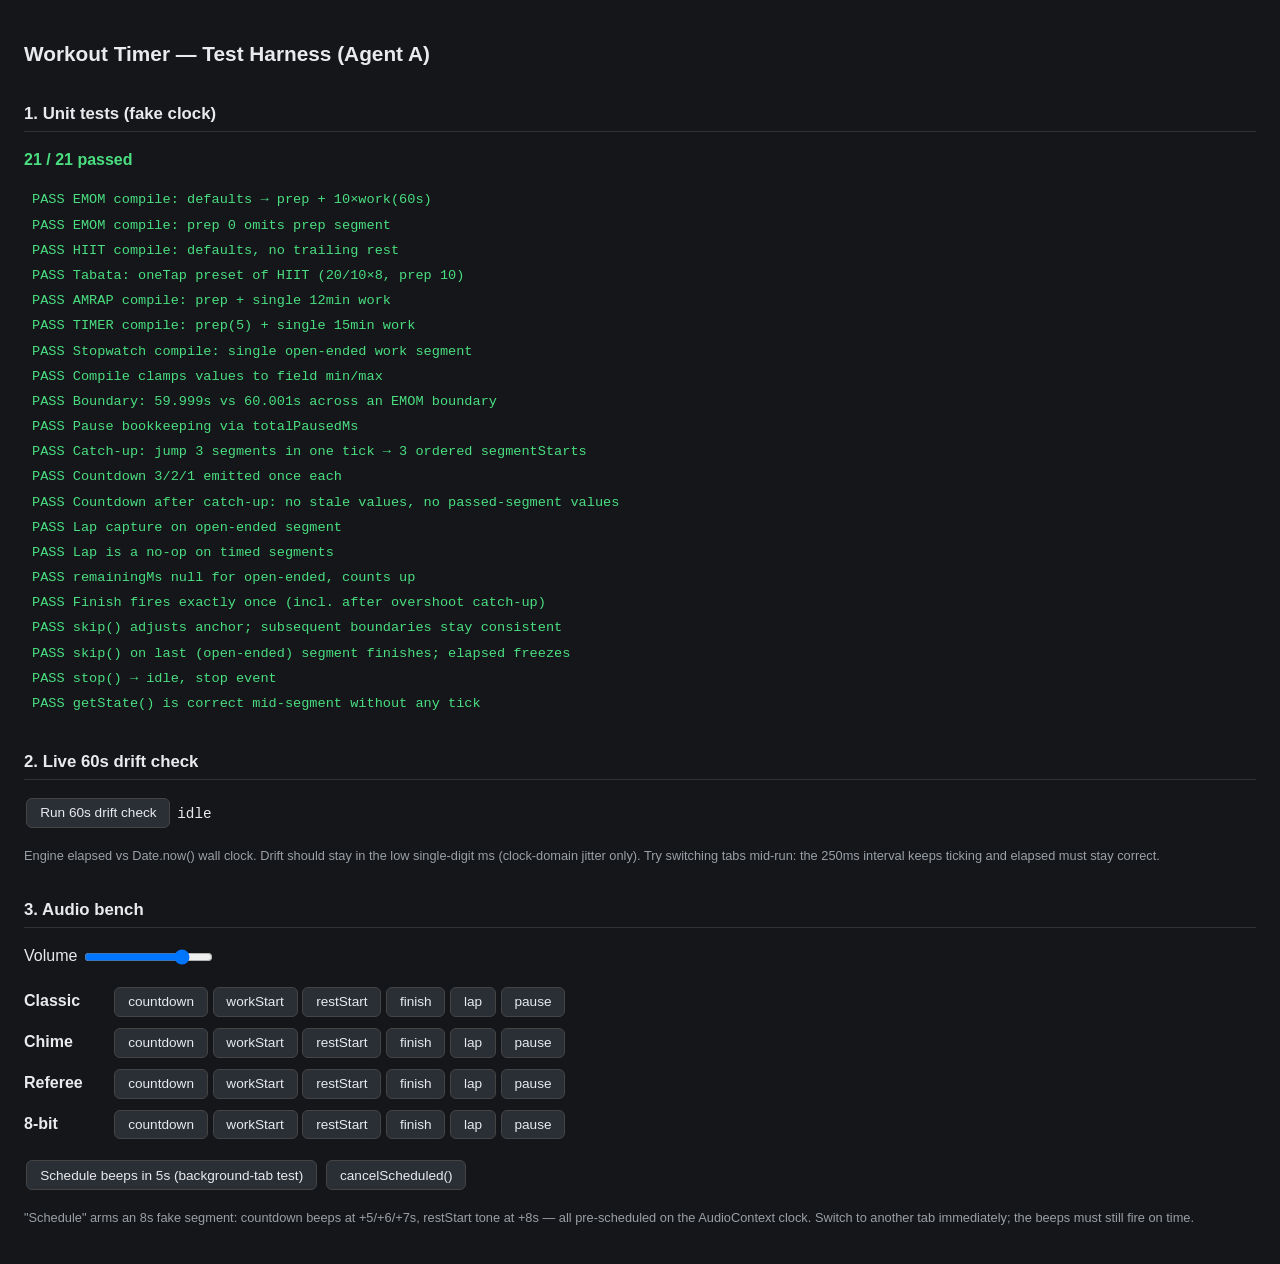
==== test/harness.html @ c9c654b9 "Full implementation: engine, audio, UI, themes, presets, integration - Drift-free segment engine + m" ====
<!DOCTYPE html>
<html lang="en">
<head>
<meta charset="utf-8">
<meta name="viewport" content="width=device-width, initial-scale=1">
<title>WT Test Harness</title>
<style>
  body { font-family: -apple-system, BlinkMacSystemFont, "Segoe UI", Roboto, sans-serif;
         background: #14161a; color: #e8eaed; margin: 0; padding: 1.5rem; line-height: 1.5; }
  h1 { font-size: 1.3rem; } h2 { font-size: 1.05rem; margin-top: 2rem; border-bottom: 1px solid #333; padding-bottom: .3rem; }
  ul#test-list { list-style: none; padding: 0; margin: .5rem 0; }
  ul#test-list li { padding: .15rem .5rem; font-family: ui-monospace, Menlo, monospace; font-size: .85rem; }
  li.pass { color: #4ade80; } li.pass::before { content: "PASS  "; }
  li.fail { color: #f87171; } li.fail::before { content: "FAIL  "; }
  #test-summary { font-weight: 700; }
  #test-summary.ok { color: #4ade80; } #test-summary.bad { color: #f87171; }
  button { background: #2a2e35; color: #e8eaed; border: 1px solid #444; border-radius: 6px;
           padding: .4rem .8rem; margin: .15rem; cursor: pointer; font-size: .85rem; }
  button:hover { background: #3a3f48; }
  .pack-row { margin: .4rem 0; }
  .pack-row strong { display: inline-block; width: 5.5rem; }
  #drift-out, #sched-note { font-family: ui-monospace, Menlo, monospace; font-size: .9rem; }
  input[type=range] { vertical-align: middle; }
  .hint { color: #9aa0a6; font-size: .8rem; }
</style>
</head>
<body>
<h1>Workout Timer — Test Harness (Agent A)</h1>

<h2>1. Unit tests (fake clock)</h2>
<p id="test-summary">Running…</p>
<ul id="test-list"></ul>

<h2>2. Live 60s drift check</h2>
<p><button id="btn-drift">Run 60s drift check</button>
   <span id="drift-out">idle</span></p>
<p class="hint">Engine elapsed vs Date.now() wall clock. Drift should stay in the low single-digit ms (clock-domain jitter only). Try switching tabs mid-run: the 250ms interval keeps ticking and elapsed must stay correct.</p>

<h2>3. Audio bench</h2>
<p>Volume <input type="range" id="vol" min="0" max="100" value="80"></p>
<div id="packs"></div>
<p>
  <button id="btn-sched">Schedule beeps in 5s (background-tab test)</button>
  <button id="btn-cancel">cancelScheduled()</button>
  <span id="sched-note"></span>
</p>
<p class="hint">"Schedule" arms an 8s fake segment: countdown beeps at +5/+6/+7s, restStart tone at +8s — all pre-scheduled on the AudioContext clock. Switch to another tab immediately; the beeps must still fire on time.</p>

<script src="../js/util.js"></script>
<script src="../js/storage.js"></script>
<script src="../js/modes.js"></script>
<script src="../js/engine.js"></script>
<script src="../js/audio.js"></script>

<!-- DOM-free unit tests. This exact block is extracted and run headlessly in Node. -->
<script id="wt-unit-tests">
(function () {
  'use strict';

  window.WT_runUnitTests = function () {
    var results = [];

    function test(name, fn) {
      try { fn(); results.push({ name: name, ok: true }); }
      catch (e) { results.push({ name: name, ok: false, err: e && e.message ? e.message : String(e) }); }
    }
    function assert(cond, msg) { if (!cond) throw new Error(msg || 'assertion failed'); }
    function assertEq(actual, expected, msg) {
      if (actual !== expected) throw new Error((msg || 'eq') + ': expected ' + expected + ', got ' + actual);
    }
    function record(eng, names) {
      var events = [];
      names.forEach(function (nm) {
        eng.on(nm, function (p) { events.push({ name: nm, payload: p }); });
      });
      return events;
    }
    function ofType(events, nm) {
      return events.filter(function (e) { return e.name === nm; });
    }
    /* fake clock factory */
    function fakeClock() {
      var c = { t: 0 };
      c.now = function () { return c.t; };
      return c;
    }
    function seg(ms) { return { type: 'work', label: 'WORK', durationMs: ms }; }

    /* ---------- compiler: all 6 modes ---------- */

    test('EMOM compile: defaults → prep + 10×work(60s)', function () {
      var segs = WT.modes.get('emom').compile({});
      assertEq(segs.length, 11, 'count');
      assertEq(segs[0].type, 'prep', 'prep type');
      assertEq(segs[0].durationMs, 10000, 'prep ms');
      assertEq(segs[1].type, 'work', 'work type');
      assertEq(segs[1].durationMs, 60000, 'interval ms');
      assertEq(segs[1].round, 1, 'round 1');
      assertEq(segs[1].totalRounds, 10, 'totalRounds');
      assertEq(segs[10].round, 10, 'last round');
    });

    test('EMOM compile: prep 0 omits prep segment', function () {
      var segs = WT.modes.get('emom').compile({ prep: 0, rounds: 3, interval: 30 });
      assertEq(segs.length, 3, 'count');
      assertEq(segs[0].type, 'work', 'first is work');
      assertEq(segs[0].durationMs, 30000, 'interval');
    });

    test('HIIT compile: defaults, no trailing rest', function () {
      var segs = WT.modes.get('hiit').compile({});
      assertEq(segs.length, 16, 'count: 1 prep + 8 work + 7 rest');
      assertEq(segs[0].type, 'prep', 'prep first');
      assertEq(segs[1].type, 'work', 'work'); assertEq(segs[1].durationMs, 30000, 'work ms');
      assertEq(segs[2].type, 'rest', 'rest'); assertEq(segs[2].durationMs, 15000, 'rest ms');
      assertEq(segs[2].round, 1, 'rest round');
      var last = segs[segs.length - 1];
      assertEq(last.type, 'work', 'last is work (no trailing rest)');
      assertEq(last.round, 8, 'last round');
    });

    test('Tabata: oneTap preset of HIIT (20/10×8, prep 10)', function () {
      var mode = WT.modes.get('tabata');
      assertEq(mode.oneTap, true, 'oneTap');
      var segs = mode.compile(mode.defaults);
      assertEq(segs.length, 16, 'count');
      assertEq(segs[1].durationMs, 20000, 'work 20s');
      assertEq(segs[2].durationMs, 10000, 'rest 10s');
      assertEq(segs[segs.length - 1].type, 'work', 'no trailing rest');
    });

    test('AMRAP compile: prep + single 12min work', function () {
      var segs = WT.modes.get('amrap').compile({});
      assertEq(segs.length, 2, 'count');
      assertEq(segs[0].type, 'prep', 'prep');
      assertEq(segs[1].durationMs, 12 * 60000, 'minutes→ms');
      assertEq(segs[1].label, 'AMRAP', 'label');
    });

    test('TIMER compile: prep(5) + single 15min work', function () {
      var segs = WT.modes.get('timer').compile({});
      assertEq(segs.length, 2, 'count');
      assertEq(segs[0].durationMs, 5000, 'prep 5s');
      assertEq(segs[1].durationMs, 15 * 60000, 'minutes→ms');
      assertEq(segs[1].label, 'TIMER', 'label');
    });

    test('Stopwatch compile: single open-ended work segment', function () {
      var segs = WT.modes.get('stopwatch').compile({});
      assertEq(segs.length, 1, 'count');
      assertEq(segs[0].type, 'work', 'type');
      assertEq(segs[0].label, 'STOPWATCH', 'label');
      assert(segs[0].durationMs === null, 'durationMs null');
    });

    test('Compile clamps values to field min/max', function () {
      var segs = WT.modes.get('emom').compile({ interval: 99999, rounds: 1000, prep: -5 });
      assertEq(segs.length, 99, 'rounds clamped to 99, prep clamped to 0');
      assertEq(segs[0].durationMs, 600000, 'interval clamped to 600s');
    });

    /* ---------- engine: boundary math ---------- */

    test('Boundary: 59.999s vs 60.001s across an EMOM boundary', function () {
      var segs = WT.modes.get('emom').compile({ prep: 0, interval: 60, rounds: 2 });
      var c = fakeClock();
      var eng = WT.engine.create({ segments: segs, now: c.now });
      var events = record(eng, ['segmentStart']);
      eng.start();
      c.t = 59999; eng.tick();
      var st = eng.getState();
      assertEq(st.segmentIndex, 0, 'still round 1 at 59.999s');
      assertEq(st.remainingMs, 1, 'remaining 1ms');
      assertEq(ofType(events, 'segmentStart').length, 1, 'one segmentStart so far');
      c.t = 60001; eng.tick();
      st = eng.getState();
      assertEq(st.segmentIndex, 1, 'round 2 at 60.001s');
      var starts = ofType(events, 'segmentStart');
      assertEq(starts.length, 2, 'two segmentStarts');
      assertEq(starts[1].payload.boundaryPerfTime, 60000, 'boundaryPerfTime is exact boundary, not tick time');
      assertEq(starts[1].payload.segment.round, 2, 'round payload');
    });

    test('Pause bookkeeping via totalPausedMs', function () {
      var c = fakeClock();
      var eng = WT.engine.create({ segments: [seg(60000)], now: c.now });
      var events = record(eng, ['pause', 'resume']);
      eng.start();
      c.t = 5000; eng.tick(); eng.pause();
      assertEq(eng.getState().status, 'paused', 'paused');
      c.t = 7000;
      assertEq(eng.getState().totalElapsedMs, 5000, 'elapsed frozen while paused');
      c.t = 8000; eng.resume();
      c.t = 12000; eng.tick();
      var st = eng.getState();
      assertEq(st.status, 'running', 'running again');
      assertEq(st.totalElapsedMs, 9000, '12000 wall − 3000 paused');
      assertEq(st.remainingMs, 51000, 'remaining');
      assertEq(ofType(events, 'pause').length, 1, 'pause event');
      assertEq(ofType(events, 'resume').length, 1, 'resume event');
    });

    test('Catch-up: jump 3 segments in one tick → 3 ordered segmentStarts', function () {
      var c = fakeClock();
      var eng = WT.engine.create({ segments: [seg(10000), seg(10000), seg(10000), seg(10000), seg(10000)], now: c.now });
      var events = record(eng, ['segmentStart']);
      eng.start(); // segmentStart 0
      c.t = 35000; eng.tick(); // lands inside segment 3
      var starts = ofType(events, 'segmentStart');
      assertEq(starts.length, 4, 'total starts (0 + missed 1,2 + current 3)');
      assertEq(starts[1].payload.index, 1, 'order 1');
      assertEq(starts[2].payload.index, 2, 'order 2');
      assertEq(starts[3].payload.index, 3, 'order 3');
      assertEq(starts[1].payload.boundaryPerfTime, 10000, 'boundary 1');
      assertEq(starts[2].payload.boundaryPerfTime, 20000, 'boundary 2');
      assertEq(starts[3].payload.boundaryPerfTime, 30000, 'boundary 3');
      assertEq(eng.getState().segmentIndex, 3, 'current index');
    });

    test('Countdown 3/2/1 emitted once each', function () {
      var c = fakeClock();
      var eng = WT.engine.create({ segments: [seg(10000)], now: c.now });
      var events = record(eng, ['countdown']);
      eng.start();
      c.t = 6500; eng.tick();
      assertEq(ofType(events, 'countdown').length, 0, 'nothing before 3s left');
      c.t = 7000; eng.tick();
      c.t = 7100; eng.tick(); // no duplicate
      c.t = 8000; eng.tick();
      c.t = 8999; eng.tick(); // ceil(1001/1000)=2, already fired
      c.t = 9000; eng.tick();
      c.t = 9500; eng.tick(); // no duplicate
      var cds = ofType(events, 'countdown').map(function (e) { return e.payload.secondsLeft; });
      assertEq(cds.join(','), '3,2,1', 'exactly 3,2,1 once each');
    });

    test('Countdown after catch-up: no stale values, no passed-segment values', function () {
      var c = fakeClock();
      var eng = WT.engine.create({ segments: [seg(10000), seg(10000)], now: c.now });
      var events = record(eng, ['countdown']);
      eng.start();
      c.t = 18500; eng.tick(); // skipped seg 0 entirely; seg 1 has 1.5s left
      c.t = 19100; eng.tick();
      var cds = ofType(events, 'countdown').map(function (e) { return e.payload.secondsLeft; });
      assertEq(cds.join(','), '2,1', 'only 2,1 — no stale 3, nothing from segment 0');
    });

    test('Lap capture on open-ended segment', function () {
      var c = fakeClock();
      var eng = WT.engine.create({ segments: WT.modes.get('stopwatch').compile({}), now: c.now });
      var events = record(eng, ['lap']);
      eng.start();
      c.t = 5000; eng.lap();
      c.t = 12000; eng.lap();
      var lapsEv = ofType(events, 'lap');
      assertEq(lapsEv.length, 2, 'two lap events');
      assertEq(lapsEv[0].payload.lapMs, 5000, 'lap 1');
      assertEq(lapsEv[1].payload.lapMs, 7000, 'lap 2 = delta since lap 1');
      assertEq(lapsEv[1].payload.laps.length, 2, 'laps array in payload');
      assertEq(eng.getState().laps.length, 2, 'laps in state');
    });

    test('Lap is a no-op on timed segments', function () {
      var c = fakeClock();
      var eng = WT.engine.create({ segments: [seg(60000)], now: c.now });
      var events = record(eng, ['lap']);
      eng.start();
      c.t = 5000; eng.lap();
      assertEq(ofType(events, 'lap').length, 0, 'no lap event');
      assertEq(eng.getState().laps.length, 0, 'no laps');
    });

    test('remainingMs null for open-ended, counts up', function () {
      var c = fakeClock();
      var eng = WT.engine.create({ segments: WT.modes.get('stopwatch').compile({}), now: c.now });
      eng.start();
      c.t = 3000; eng.tick();
      var st = eng.getState();
      assert(st.remainingMs === null, 'remainingMs null');
      assertEq(st.elapsedInSegmentMs, 3000, 'elapsed in segment');
      assertEq(st.totalElapsedMs, 3000, 'total elapsed');
    });

    test('Finish fires exactly once (incl. after overshoot catch-up)', function () {
      var c = fakeClock();
      var eng = WT.engine.create({ segments: [seg(10000), seg(10000)], now: c.now });
      var events = record(eng, ['finish', 'segmentStart']);
      eng.start();
      c.t = 25000; eng.tick(); // overshoots the whole workout
      assertEq(ofType(events, 'finish').length, 1, 'finish once');
      assertEq(ofType(events, 'segmentStart').length, 2, 'missed segmentStart 1 still emitted before finish');
      c.t = 30000; eng.tick(); eng.tick();
      assertEq(ofType(events, 'finish').length, 1, 'still once');
      var st = eng.getState();
      assertEq(st.status, 'finished', 'status');
      assertEq(st.remainingMs, 0, 'remaining 0');
      assertEq(st.totalElapsedMs, 20000, 'elapsed clamped to total');
    });

    test('skip() adjusts anchor; subsequent boundaries stay consistent', function () {
      var segs = WT.modes.get('emom').compile({ prep: 10, interval: 60, rounds: 2 });
      var c = fakeClock();
      var eng = WT.engine.create({ segments: segs, now: c.now });
      var events = record(eng, ['segmentStart', 'finish']);
      eng.start(); // prep starts
      c.t = 4000; eng.skip(); // skip prep 6s early
      var starts = ofType(events, 'segmentStart');
      assertEq(starts.length, 2, 'work 1 started');
      assertEq(starts[1].payload.index, 1, 'index 1');
      assertEq(starts[1].payload.boundaryPerfTime, 4000, 'boundary = skip time');
      var st = eng.getState();
      assertEq(st.segmentIndex, 1, 'in work 1');
      assertEq(st.remainingMs, 60000, 'full interval remains');
      c.t = 64001; eng.tick(); // 60s later → round 2
      starts = ofType(events, 'segmentStart');
      assertEq(starts.length, 3, 'work 2 started');
      assertEq(starts[2].payload.boundaryPerfTime, 64000, 'shifted boundary math consistent');
      c.t = 124001; eng.tick();
      assertEq(ofType(events, 'finish').length, 1, 'finishes on shifted schedule');
    });

    test('skip() on last (open-ended) segment finishes; elapsed freezes', function () {
      var c = fakeClock();
      var eng = WT.engine.create({ segments: WT.modes.get('stopwatch').compile({}), now: c.now });
      var events = record(eng, ['finish']);
      eng.start();
      c.t = 5000; eng.skip();
      assertEq(ofType(events, 'finish').length, 1, 'finish emitted');
      c.t = 9000;
      var st = eng.getState();
      assertEq(st.status, 'finished', 'status');
      assertEq(st.totalElapsedMs, 5000, 'elapsed frozen at finish');
    });

    test('stop() → idle, stop event', function () {
      var c = fakeClock();
      var eng = WT.engine.create({ segments: [seg(60000)], now: c.now });
      var events = record(eng, ['stop']);
      eng.start();
      c.t = 2000; eng.stop();
      assertEq(ofType(events, 'stop').length, 1, 'stop event');
      assertEq(eng.getState().status, 'idle', 'idle');
    });

    test('getState() is correct mid-segment without any tick', function () {
      var segs = WT.modes.get('hiit').compile({ prep: 10, work: 30, rest: 15, rounds: 8 });
      var c = fakeClock();
      var eng = WT.engine.create({ segments: segs, now: c.now });
      eng.start();
      c.t = 47000; // 10 prep + 30 work + 7 into rest 1 — no tick() called
      var st = eng.getState();
      assertEq(st.segmentIndex, 2, 'rest 1');
      assertEq(st.segment.type, 'rest', 'type');
      assertEq(st.elapsedInSegmentMs, 7000, 'in-segment');
      assertEq(st.remainingMs, 8000, 'remaining');
      assertEq(st.totalElapsedMs, 47000, 'total');
    });

    return results;
  };
})();
</script>

<script>
(function () {
  'use strict';

  /* ---- 1. run + render unit tests ---- */
  var results = window.WT_runUnitTests();
  var list = document.getElementById('test-list');
  var passed = 0;
  results.forEach(function (r) {
    var li = document.createElement('li');
    li.className = r.ok ? 'pass' : 'fail';
    li.textContent = r.name + (r.ok ? '' : ' — ' + r.err);
    list.appendChild(li);
    if (r.ok) passed++;
  });
  var summary = document.getElementById('test-summary');
  summary.textContent = passed + ' / ' + results.length + ' passed';
  summary.className = passed === results.length ? 'ok' : 'bad';

  /* ---- 2. live 60s drift check ---- */
  var driftOut = document.getElementById('drift-out');
  var driftEng = null;
  document.getElementById('btn-drift').addEventListener('click', function () {
    if (driftEng) driftEng.stop();
    driftEng = WT.engine.create({ segments: [{ type: 'work', label: 'DRIFT', durationMs: 60000 }] });
    var wall0 = Date.now();
    var maxDrift = 0;
    driftEng.on('tick', function (st) {
      var wallElapsed = Date.now() - wall0;
      var drift = st.totalElapsedMs - wallElapsed;
      if (Math.abs(drift) > Math.abs(maxDrift)) maxDrift = drift;
      driftOut.textContent = 'engine ' + (st.totalElapsedMs / 1000).toFixed(1) + 's | wall ' +
        (wallElapsed / 1000).toFixed(1) + 's | drift ' + drift.toFixed(1) + 'ms | max ' + maxDrift.toFixed(1) + 'ms';
    });
    driftEng.on('finish', function () {
      driftOut.textContent = 'DONE — max drift ' + maxDrift.toFixed(1) + 'ms vs Date.now()';
    });
    driftEng.start();
  });

  /* ---- 3. audio bench ---- */
  var CUES = ['countdown', 'workStart', 'restStart', 'finish', 'lap', 'pause'];
  var packsEl = document.getElementById('packs');
  WT.audio.getPacks().forEach(function (p) {
    var row = document.createElement('div');
    row.className = 'pack-row';
    var name = document.createElement('strong');
    name.textContent = p.name;
    row.appendChild(name);
    CUES.forEach(function (cue) {
      var b = document.createElement('button');
      b.textContent = cue;
      b.addEventListener('click', function () {
        WT.audio.unlock();
        WT.audio.setPack(p.id);
        WT.audio.playNow(cue);
      });
      row.appendChild(b);
    });
    packsEl.appendChild(row);
  });

  document.getElementById('vol').addEventListener('input', function (e) {
    WT.audio.setVolume(e.target.value / 100);
  });

  var schedNote = document.getElementById('sched-note');
  document.getElementById('btn-sched').addEventListener('click', function () {
    WT.audio.unlock();
    WT.audio.scheduleSegmentAudio(
      { type: 'work', label: 'TEST', durationMs: 8000 },
      performance.now(),
      { nextType: 'rest', isLast: false }
    );
    schedNote.textContent = 'Armed at ' + new Date().toLocaleTimeString() +
      ' — countdown at +5/+6/+7s, restStart at +8s. Switch tabs now.';
  });
  document.getElementById('btn-cancel').addEventListener('click', function () {
    WT.audio.cancelScheduled();
    schedNote.textContent = 'Cancelled.';
  });
})();
</script>
</body>
</html>
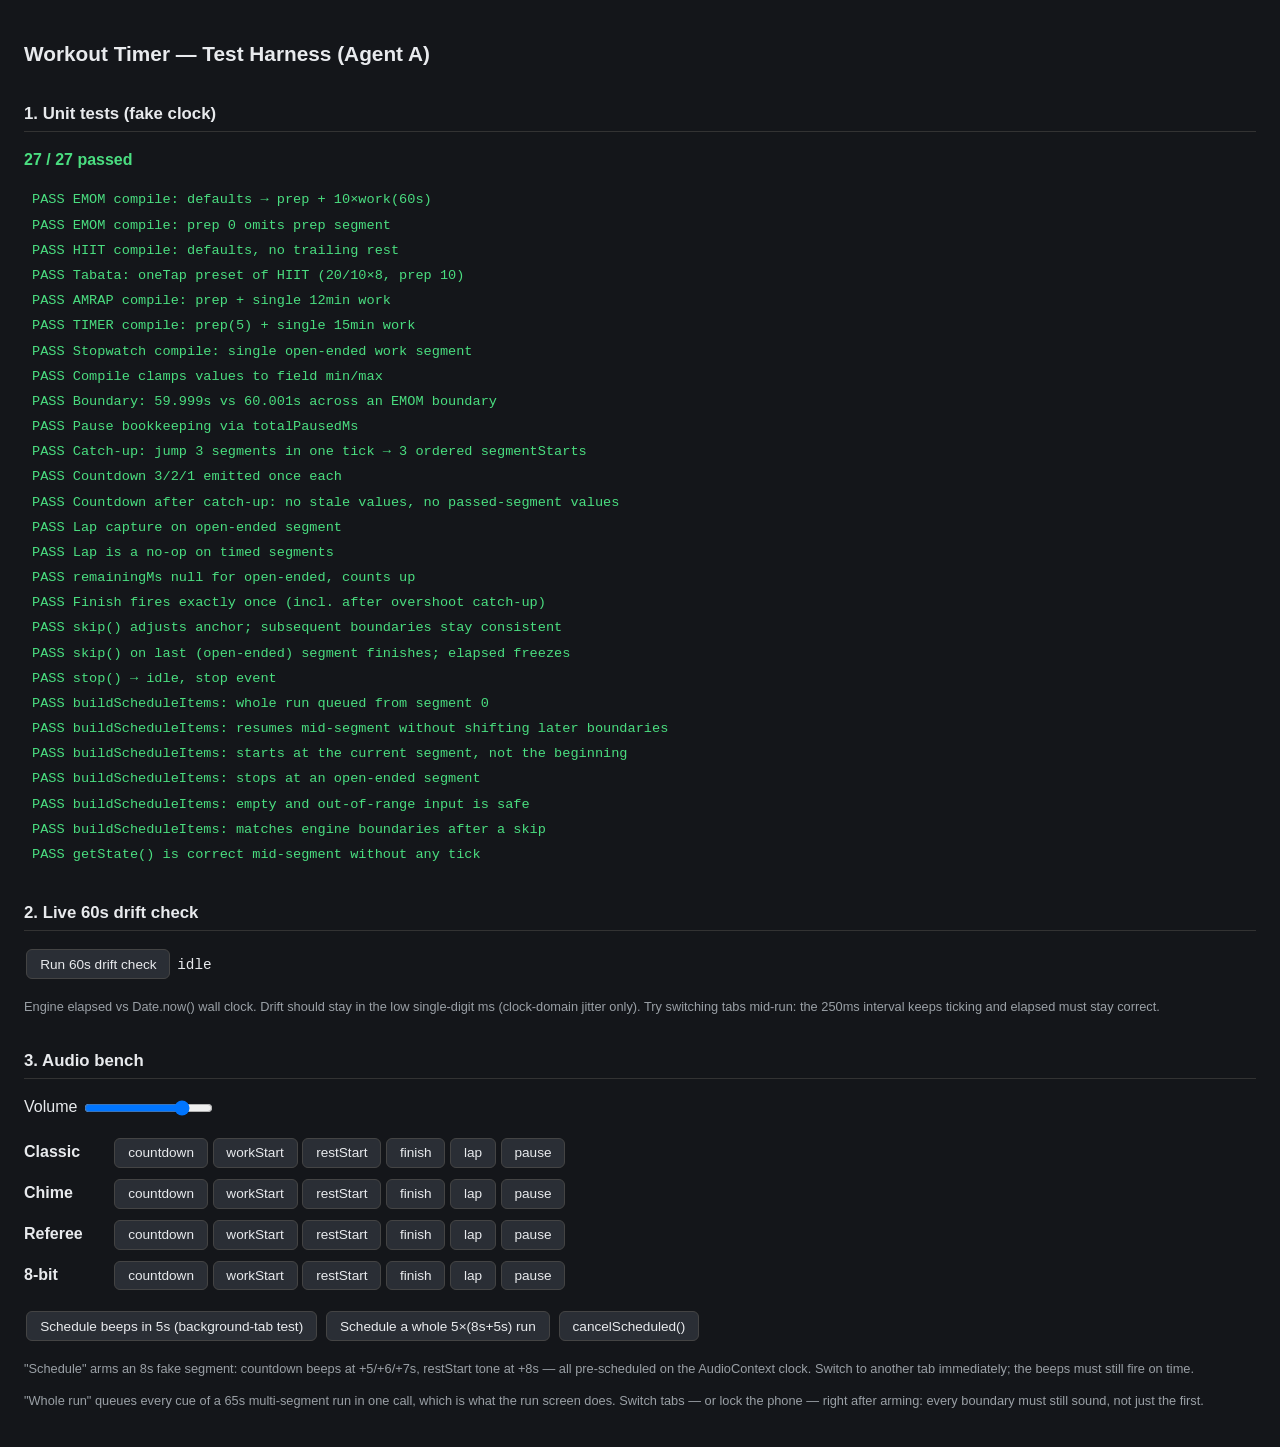
==== commit c95f49d0: "Fix cues going silent in background tabs and after screen lock Cues were queued one segment at a tim" ====
--- a/test/harness.html
+++ b/test/harness.html
@@ -41,10 +41,12 @@
 <div id="packs"></div>
 <p>
   <button id="btn-sched">Schedule beeps in 5s (background-tab test)</button>
+  <button id="btn-sched-run">Schedule a whole 5×(8s+5s) run</button>
   <button id="btn-cancel">cancelScheduled()</button>
   <span id="sched-note"></span>
 </p>
 <p class="hint">"Schedule" arms an 8s fake segment: countdown beeps at +5/+6/+7s, restStart tone at +8s — all pre-scheduled on the AudioContext clock. Switch to another tab immediately; the beeps must still fire on time.</p>
+<p class="hint">"Whole run" queues every cue of a 65s multi-segment run in one call, which is what the run screen does. Switch tabs — or lock the phone — right after arming: every boundary must still sound, not just the first.</p>
 
 <script src="../js/util.js"></script>
 <script src="../js/storage.js"></script>
@@ -342,6 +344,69 @@
       assertEq(eng.getState().status, 'idle', 'idle');
     });
 
+    /* ---------- audio: whole-run schedule building ---------- */
+
+    test('buildScheduleItems: whole run queued from segment 0', function () {
+      var segs = WT.modes.get('hiit').compile({ prep: 10, work: 30, rest: 15, rounds: 2 });
+      var items = WT.audio.buildScheduleItems(segs, 0, 0, 1000);
+      assertEq(items.length, segs.length, 'every segment queued, not just the first');
+      assertEq(items[0].boundaryPerfTime, 1000, 'first boundary is now');
+      assertEq(items[1].boundaryPerfTime, 11000, 'prep 10s later');
+      assertEq(items[2].boundaryPerfTime, 41000, 'work 30s after that');
+      assertEq(items[0].nextType, 'work', 'prep is followed by work');
+      assertEq(items[1].nextType, 'rest', 'work is followed by rest');
+      assert(items[0].isLast === false, 'first is not last');
+      assert(items[items.length - 1].isLast === true, 'last segment flagged');
+      assertEq(items[items.length - 1].nextType, null, 'nothing follows the last');
+    });
+
+    test('buildScheduleItems: resumes mid-segment without shifting later boundaries', function () {
+      var segs = [seg(60000), seg(30000), seg(60000)];
+      /* 20s into segment 0, asked at perf 25000 → segment 0 began at 5000. */
+      var items = WT.audio.buildScheduleItems(segs, 0, 20000, 25000);
+      assertEq(items[0].boundaryPerfTime, 5000, 'virtual start = now − elapsed');
+      assertEq(items[0].boundaryPerfTime + segs[0].durationMs, 65000, 'segment 0 still ends on time');
+      assertEq(items[1].boundaryPerfTime, 65000, 'segment 1 starts where 0 ends');
+      assertEq(items[2].boundaryPerfTime, 95000, 'segment 2 follows');
+    });
+
+    test('buildScheduleItems: starts at the current segment, not the beginning', function () {
+      var segs = [seg(10000), seg(10000), seg(10000)];
+      var items = WT.audio.buildScheduleItems(segs, 2, 4000, 50000);
+      assertEq(items.length, 1, 'only the remaining segment');
+      assertEq(items[0].boundaryPerfTime, 46000, 'boundary derived from elapsed');
+      assert(items[0].isLast === true, 'is last');
+    });
+
+    test('buildScheduleItems: stops at an open-ended segment', function () {
+      var open = { type: 'work', label: 'AMRAP', durationMs: null };
+      var items = WT.audio.buildScheduleItems([seg(10000), open, seg(10000)], 0, 0, 0);
+      assertEq(items.length, 1, 'nothing past an unknowable boundary');
+      assertEq(WT.audio.buildScheduleItems([open], 0, 0, 0).length, 0, 'open-ended alone queues nothing');
+    });
+
+    test('buildScheduleItems: empty and out-of-range input is safe', function () {
+      assertEq(WT.audio.buildScheduleItems([], 0, 0, 0).length, 0, 'no segments');
+      assertEq(WT.audio.buildScheduleItems(null, 0, 0, 0).length, 0, 'null segments');
+      assertEq(WT.audio.buildScheduleItems([seg(1000)], 5, 0, 0).length, 0, 'index past the end');
+      assertEq(WT.audio.buildScheduleItems([seg(1000)], -1, 0, 0).length, 1, 'negative index clamps to 0');
+    });
+
+    test('buildScheduleItems: matches engine boundaries after a skip', function () {
+      var segs = WT.modes.get('emom').compile({ prep: 10, interval: 60, rounds: 2 });
+      var c = fakeClock();
+      var eng = WT.engine.create({ segments: segs, now: c.now });
+      var events = record(eng, ['segmentStart']);
+      eng.start();
+      c.t = 4000; eng.skip(); // skip prep 6s early
+      var st = eng.getState();
+      var items = WT.audio.buildScheduleItems(segs, st.segmentIndex, st.elapsedInSegmentMs, c.t);
+      var starts = ofType(events, 'segmentStart');
+      assertEq(items[0].boundaryPerfTime, starts[1].payload.boundaryPerfTime,
+        'queued boundary equals the engine boundary after skip');
+      assertEq(items[1].boundaryPerfTime, 64000, 'next boundary on the shifted schedule');
+    });
+
     test('getState() is correct mid-segment without any tick', function () {
       var segs = WT.modes.get('hiit').compile({ prep: 10, work: 30, rest: 15, rounds: 8 });
       var c = fakeClock();
@@ -438,6 +503,20 @@
     schedNote.textContent = 'Armed at ' + new Date().toLocaleTimeString() +
       ' — countdown at +5/+6/+7s, restStart at +8s. Switch tabs now.';
   });
+  document.getElementById('btn-sched-run').addEventListener('click', function () {
+    WT.audio.unlock().then(function () {
+      var segs = [];
+      for (var i = 1; i <= 5; i++) {
+        segs.push({ type: 'work', label: 'WORK', durationMs: 8000, round: i, totalRounds: 5 });
+        if (i < 5) segs.push({ type: 'rest', label: 'REST', durationMs: 5000, round: i, totalRounds: 5 });
+      }
+      var items = WT.audio.buildScheduleItems(segs, 0, 0, performance.now());
+      var res = WT.audio.scheduleWorkoutAudio(items);
+      schedNote.textContent = 'Armed ' + res.scheduled + '/' + items.length + ' segments at ' +
+        new Date().toLocaleTimeString() + ' — 65s of cues. Switch tabs now; all of them must fire.';
+    });
+  });
+
   document.getElementById('btn-cancel').addEventListener('click', function () {
     WT.audio.cancelScheduled();
     schedNote.textContent = 'Cancelled.';
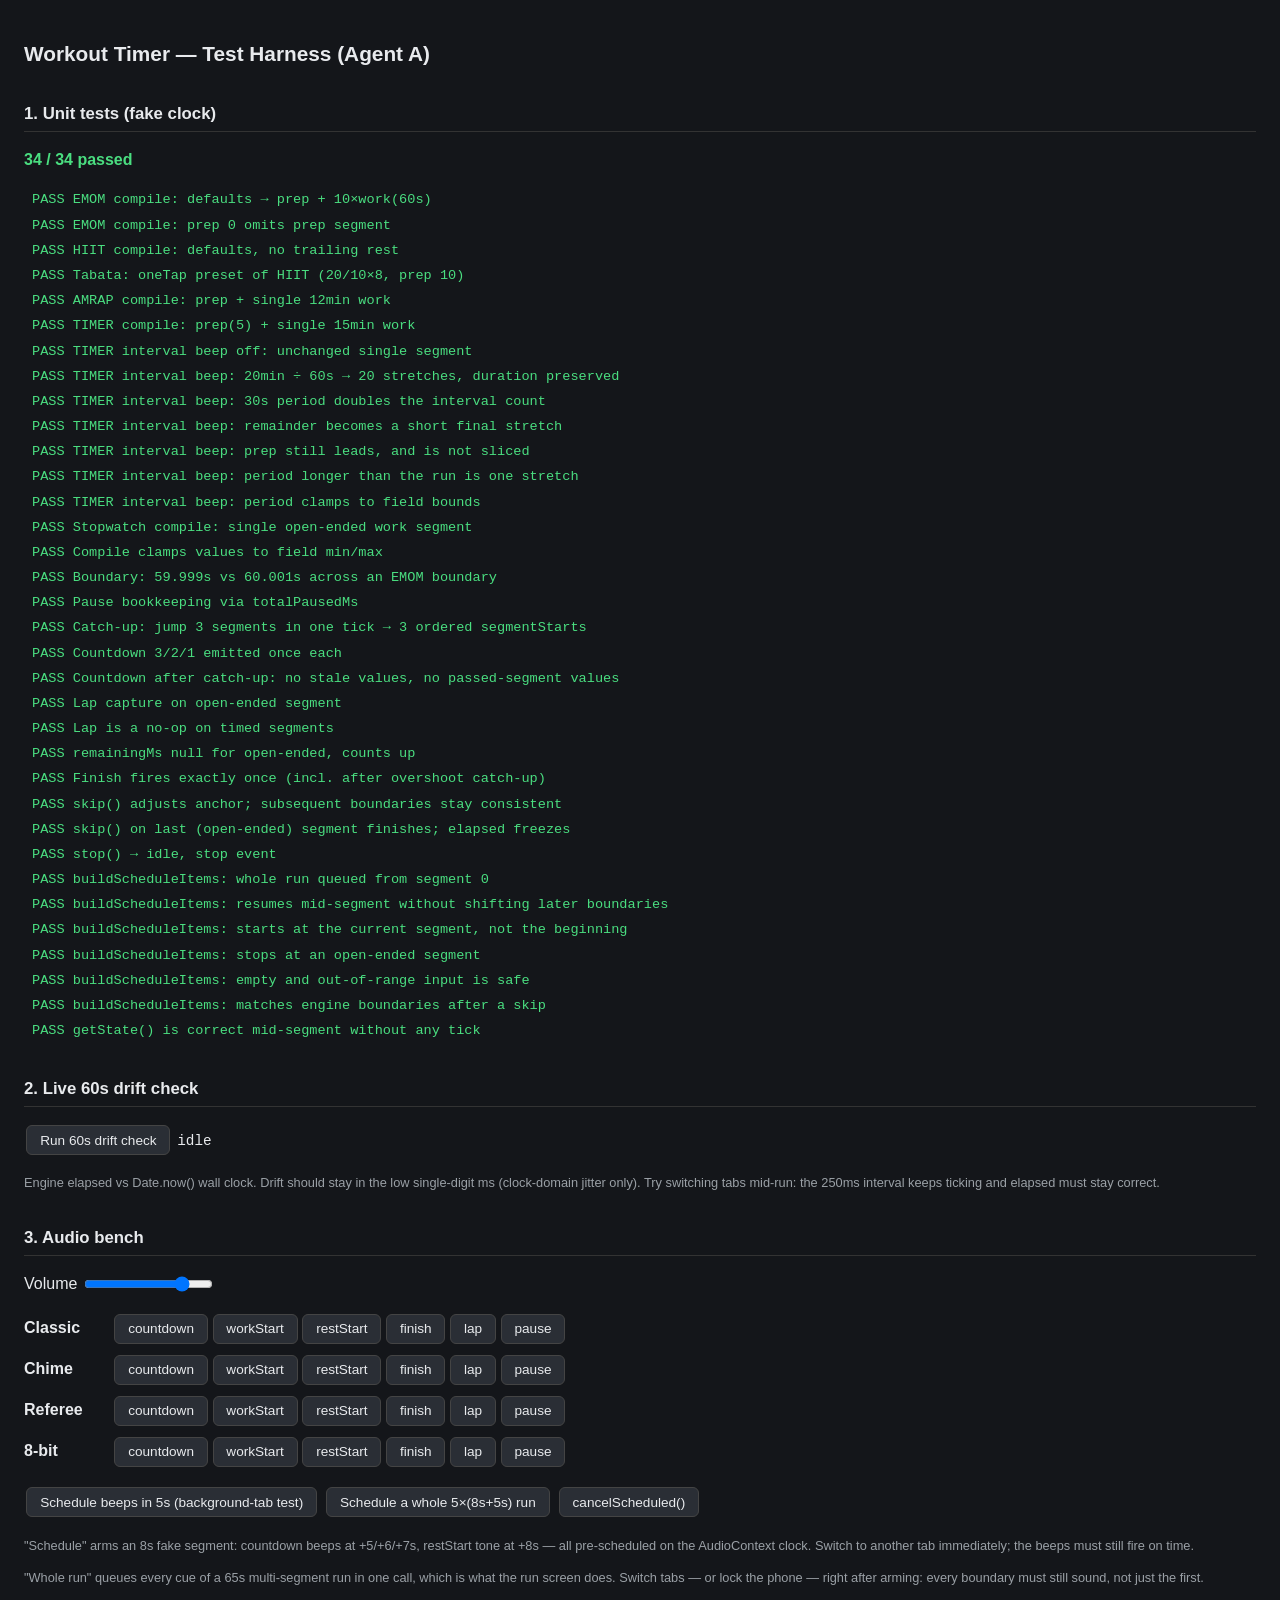
==== commit da42413f: "Add an interval beep to Timer mode for switching stretching pose A long stretch timer wants a cue ev" ====
--- a/test/harness.html
+++ b/test/harness.html
@@ -147,6 +147,65 @@
       assertEq(segs[1].label, 'TIMER', 'label');
     });
 
+    test('TIMER interval beep off: unchanged single segment', function () {
+      var segs = WT.modes.get('timer').compile({ minutes: 20, beep: 0, every: 60 });
+      assertEq(segs.length, 2, 'prep + one work segment');
+      assertEq(segs[1].durationMs, 20 * 60000, 'whole duration in one piece');
+      assert(segs[1].round === undefined, 'no interval numbering when off');
+    });
+
+    test('TIMER interval beep: 20min ÷ 60s → 20 stretches, duration preserved', function () {
+      var segs = WT.modes.get('timer').compile({ minutes: 20, prep: 0, beep: 1, every: 60 });
+      assertEq(segs.length, 20, 'one segment per interval, none entered by hand');
+      var total = segs.reduce(function (sum, s) { return sum + s.durationMs; }, 0);
+      assertEq(total, 20 * 60000, 'total duration unchanged by slicing');
+      assertEq(segs[0].durationMs, 60000, 'first is a full period');
+      assertEq(segs[0].round, 1, 'numbered from 1');
+      assertEq(segs[19].round, 20, 'last interval number');
+      assertEq(segs[0].totalRounds, 20, 'total shown on every segment');
+      assertEq(segs[0].roundLabel, 'INTERVAL', 'run screen says INTERVAL, not ROUND');
+      assertEq(segs[0].type, 'work', 'all work — every boundary cues a pose change');
+    });
+
+    test('TIMER interval beep: 30s period doubles the interval count', function () {
+      var segs = WT.modes.get('timer').compile({ minutes: 10, prep: 0, beep: 1, every: 30 });
+      assertEq(segs.length, 20, '10min ÷ 30s');
+      assertEq(segs[0].durationMs, 30000, 'period honoured');
+    });
+
+    test('TIMER interval beep: remainder becomes a short final stretch', function () {
+      /* 5 min ÷ 90s = 3 full stretches + 30s left over. */
+      var segs = WT.modes.get('timer').compile({ minutes: 5, prep: 0, beep: 1, every: 90 });
+      assertEq(segs.length, 4, 'ceil, so the remainder gets its own segment');
+      assertEq(segs[0].durationMs, 90000, 'full period');
+      assertEq(segs[2].durationMs, 90000, 'full period');
+      assertEq(segs[3].durationMs, 30000, 'remainder, not a full period');
+      var total = segs.reduce(function (sum, s) { return sum + s.durationMs; }, 0);
+      assertEq(total, 5 * 60000, 'never overruns the set duration');
+      assertEq(segs[3].totalRounds, 4, 'remainder counted in the total');
+    });
+
+    test('TIMER interval beep: prep still leads, and is not sliced', function () {
+      var segs = WT.modes.get('timer').compile({ minutes: 2, prep: 10, beep: 1, every: 60 });
+      assertEq(segs.length, 3, 'prep + 2 stretches');
+      assertEq(segs[0].type, 'prep', 'prep first');
+      assertEq(segs[0].durationMs, 10000, 'prep untouched');
+      assert(segs[0].round === undefined, 'prep is not an interval');
+      assertEq(segs[1].round, 1, 'numbering starts after prep');
+    });
+
+    test('TIMER interval beep: period longer than the run is one stretch', function () {
+      var segs = WT.modes.get('timer').compile({ minutes: 1, prep: 0, beep: 1, every: 600 });
+      assertEq(segs.length, 1, 'no empty trailing segment');
+      assertEq(segs[0].durationMs, 60000, 'clipped to the run length');
+    });
+
+    test('TIMER interval beep: period clamps to field bounds', function () {
+      var segs = WT.modes.get('timer').compile({ minutes: 1, prep: 0, beep: 1, every: 0 });
+      assertEq(segs[0].durationMs, 5000, 'every clamped up to the 5s minimum');
+      assertEq(segs.length, 12, '60s ÷ 5s');
+    });
+
     test('Stopwatch compile: single open-ended work segment', function () {
       var segs = WT.modes.get('stopwatch').compile({});
       assertEq(segs.length, 1, 'count');
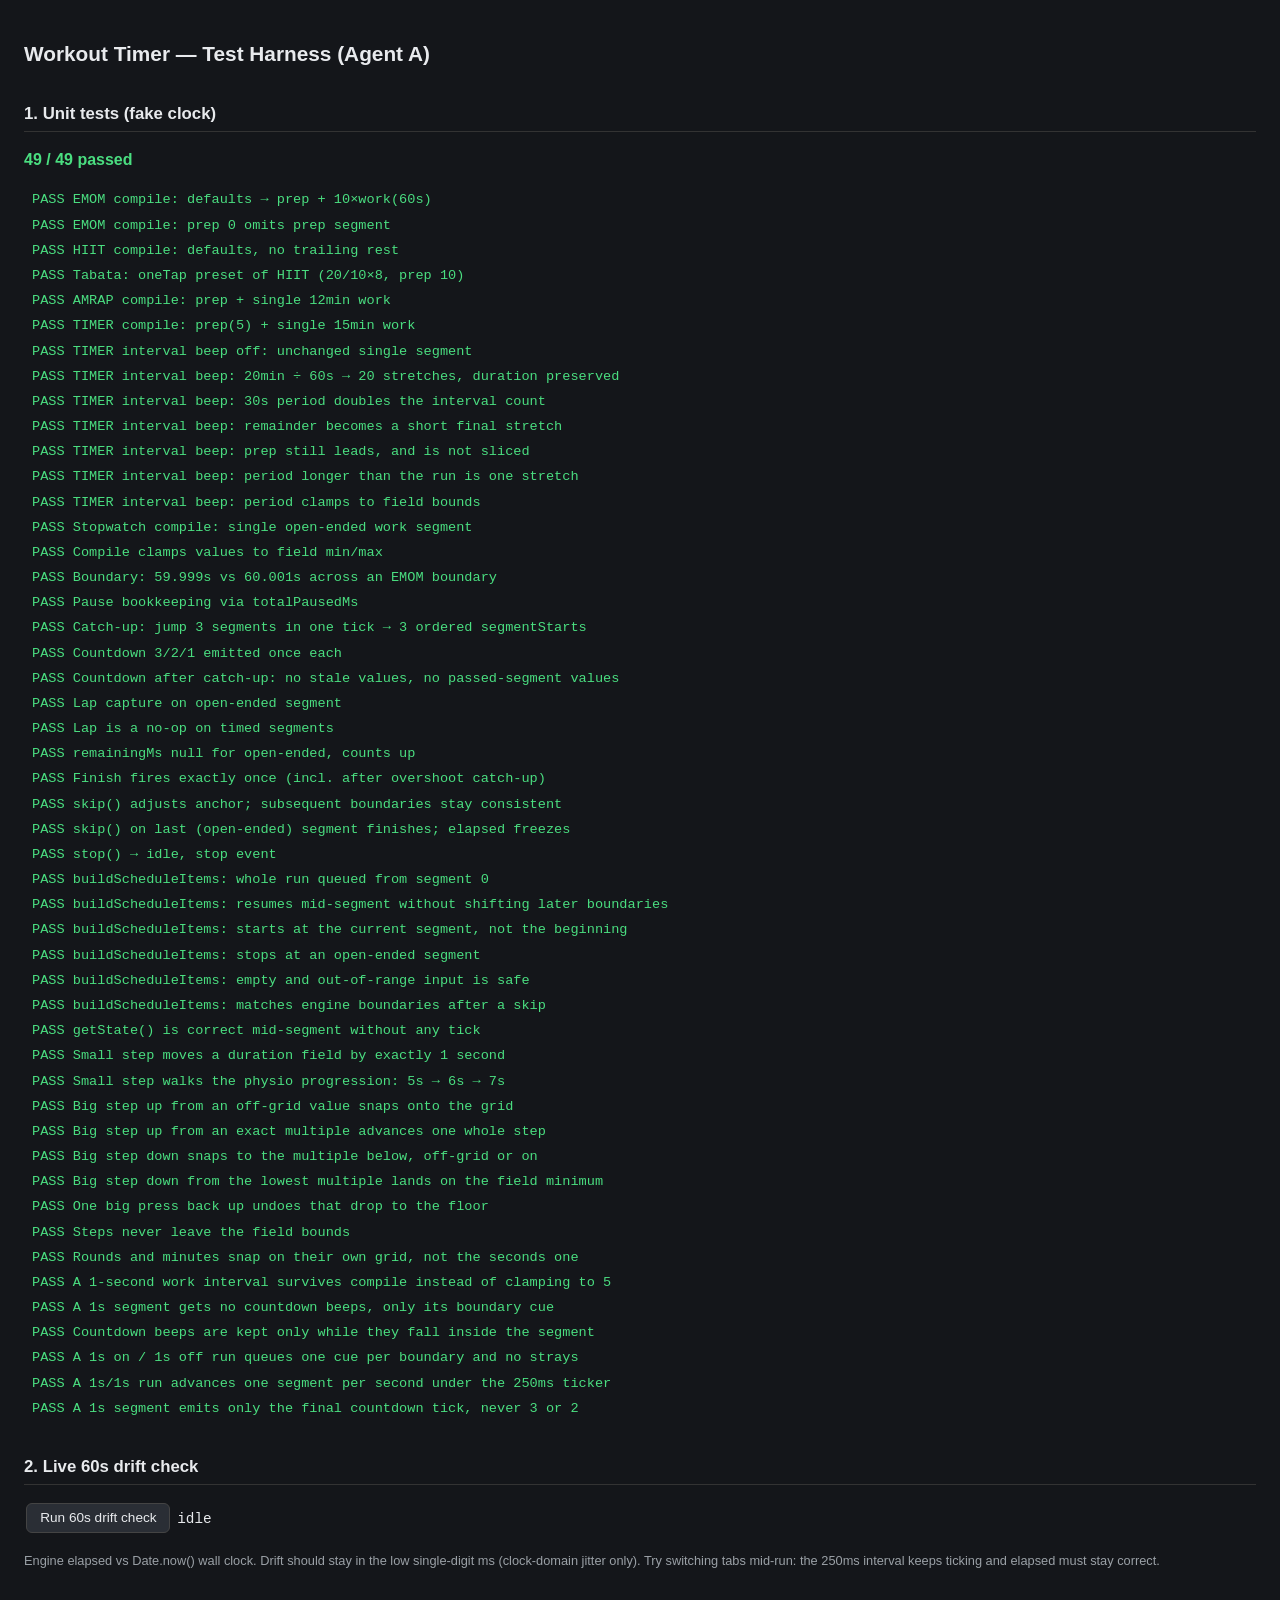
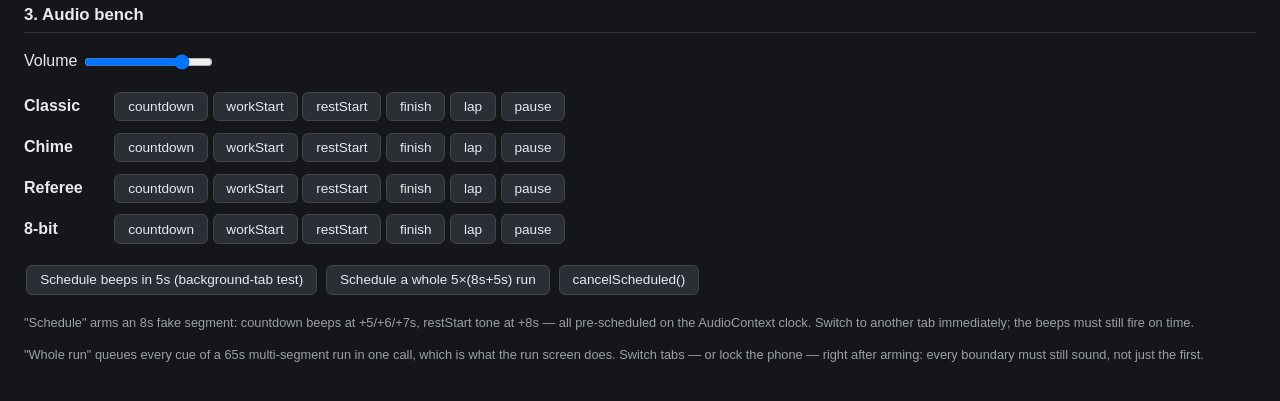
==== commit 690751ba: "feat: 1-second stepper precision with a snap-to-grid big step The config steppers moved every durati" ====
--- a/test/harness.html
+++ b/test/harness.html
@@ -480,6 +480,126 @@
       assertEq(st.totalElapsedMs, 47000, 'total');
     });
 
+    /* ---------- stepper: 1s small step, snap-to-multiple big step ---------- */
+
+    function fieldOf(modeId, key) {
+      var fields = WT.modes.get(modeId).fields;
+      for (var i = 0; i < fields.length; i++) if (fields[i].key === key) return fields[i];
+      throw new Error('no field ' + key + ' on ' + modeId);
+    }
+
+    test('Small step moves a duration field by exactly 1 second', function () {
+      var work = fieldOf('hiit', 'work');
+      assertEq(WT.modes.stepValue(work, 5, 1, false), 6, 'up');
+      assertEq(WT.modes.stepValue(work, 6, -1, false), 5, 'down');
+    });
+
+    test('Small step walks the physio progression: 5s → 6s → 7s', function () {
+      var work = fieldOf('hiit', 'work');
+      var v = WT.modes.stepValue(work, 5, 1, false);
+      assertEq(WT.modes.stepValue(work, v, 1, false), 7, 'two presses');
+    });
+
+    test('Big step up from an off-grid value snaps onto the grid', function () {
+      var work = fieldOf('hiit', 'work');
+      assertEq(WT.modes.stepValue(work, 7, 1, true), 15, '7 → 15');
+      assertEq(WT.modes.stepValue(work, 1, 1, true), 15, '1 → 15');
+    });
+
+    test('Big step up from an exact multiple advances one whole step', function () {
+      var work = fieldOf('hiit', 'work');
+      assertEq(WT.modes.stepValue(work, 15, 1, true), 30, '15 → 30');
+      assertEq(WT.modes.stepValue(work, 30, 1, true), 45, '30 → 45');
+    });
+
+    test('Big step down snaps to the multiple below, off-grid or on', function () {
+      var work = fieldOf('hiit', 'work');
+      assertEq(WT.modes.stepValue(work, 20, -1, true), 15, '20 → 15');
+      assertEq(WT.modes.stepValue(work, 45, -1, true), 30, '45 → 30');
+    });
+
+    test('Big step down from the lowest multiple lands on the field minimum', function () {
+      assertEq(WT.modes.stepValue(fieldOf('hiit', 'work'), 15, -1, true), 1, 'work floors at 1');
+      assertEq(WT.modes.stepValue(fieldOf('hiit', 'rest'), 15, -1, true), 0, 'rest floors at 0');
+    });
+
+    test('One big press back up undoes that drop to the floor', function () {
+      var work = fieldOf('hiit', 'work');
+      assertEq(WT.modes.stepValue(work, WT.modes.stepValue(work, 15, -1, true), 1, true), 15, 'reversible');
+    });
+
+    test('Steps never leave the field bounds', function () {
+      var work = fieldOf('hiit', 'work');
+      assertEq(WT.modes.stepValue(work, 600, 1, true), 600, 'big up at max');
+      assertEq(WT.modes.stepValue(work, 600, 1, false), 600, 'small up at max');
+      assertEq(WT.modes.stepValue(work, 1, -1, false), 1, 'small down at min');
+      assertEq(WT.modes.stepValue(fieldOf('hiit', 'rest'), 0, -1, true), 0, 'big down at min');
+    });
+
+    test('Rounds and minutes snap on their own grid, not the seconds one', function () {
+      var rounds = fieldOf('hiit', 'rounds');
+      assertEq(WT.modes.stepValue(rounds, 8, 1, true), 10, 'rounds 8 → 10');
+      assertEq(WT.modes.stepValue(rounds, 10, -1, true), 5, 'rounds 10 → 5');
+      assertEq(WT.modes.stepValue(fieldOf('amrap', 'minutes'), 12, 1, true), 15, 'minutes 12 → 15');
+    });
+
+    test('A 1-second work interval survives compile instead of clamping to 5', function () {
+      var segs = WT.modes.get('hiit').compile({ work: 1, rest: 1, rounds: 3, prep: 0 });
+      assertEq(segs.length, 5, 'work,rest,work,rest,work');
+      assertEq(segs[0].durationMs, 1000, 'work is a real 1s');
+      assertEq(segs[1].durationMs, 1000, 'rest is a real 1s');
+    });
+
+    /* ---------- countdown lead vs very short segments ---------- */
+
+    test('A 1s segment gets no countdown beeps, only its boundary cue', function () {
+      assertEq(WT.audio.countdownLeadsFor(1000).length, 0, 'no lead fits inside 1s');
+    });
+
+    test('Countdown beeps are kept only while they fall inside the segment', function () {
+      assertEq(WT.audio.countdownLeadsFor(2000).join(','), '1', '2s → one beep');
+      assertEq(WT.audio.countdownLeadsFor(3000).join(','), '2,1', '3s → two beeps');
+      assertEq(WT.audio.countdownLeadsFor(4000).join(','), '3,2,1', '4s → full lead');
+      assertEq(WT.audio.countdownLeadsFor(60000).join(','), '3,2,1', 'long → full lead');
+    });
+
+    test('A 1s on / 1s off run queues one cue per boundary and no strays', function () {
+      var segs = WT.modes.get('hiit').compile({ work: 1, rest: 1, rounds: 3, prep: 0 });
+      var items = WT.audio.buildScheduleItems(segs, 0, 0, 0);
+      assertEq(items.length, 5, 'every segment queued');
+      var totalCountdowns = 0;
+      items.forEach(function (it) {
+        totalCountdowns += WT.audio.countdownLeadsFor(it.segment.durationMs).length;
+      });
+      assertEq(totalCountdowns, 0, 'no countdown beeps anywhere in a 1s/1s run');
+    });
+
+    test('A 1s/1s run advances one segment per second under the 250ms ticker', function () {
+      var segs = WT.modes.get('hiit').compile({ work: 1, rest: 1, rounds: 3, prep: 0 });
+      var c = fakeClock();
+      var eng = WT.engine.create({ segments: segs, now: c.now });
+      var events = record(eng, ['segmentStart', 'finish']);
+      eng.start();
+      /* tick at the real 250ms cadence across the whole 5s run */
+      for (var t = 250; t <= 5000; t += 250) { c.t = t; eng.tick(); }
+      var starts = ofType(events, 'segmentStart');
+      assertEq(starts.length, 5, 'every segment started');
+      assertEq(starts.map(function (e) { return e.payload.segment.type; }).join(','),
+        'work,rest,work,rest,work', 'alternating, in order');
+      assertEq(ofType(events, 'finish').length, 1, 'finished once');
+    });
+
+    test('A 1s segment emits only the final countdown tick, never 3 or 2', function () {
+      var segs = WT.modes.get('hiit').compile({ work: 1, rest: 1, rounds: 2, prep: 0 });
+      var c = fakeClock();
+      var eng = WT.engine.create({ segments: segs, now: c.now });
+      var events = record(eng, ['countdown']);
+      eng.start();
+      for (var t = 250; t <= 3000; t += 250) { c.t = t; eng.tick(); }
+      var seen = ofType(events, 'countdown').map(function (e) { return e.payload.secondsLeft; });
+      assertEq(seen.filter(function (s) { return s > 1; }).length, 0, 'no 3 or 2 on a 1s segment');
+    });
+
     return results;
   };
 })();
